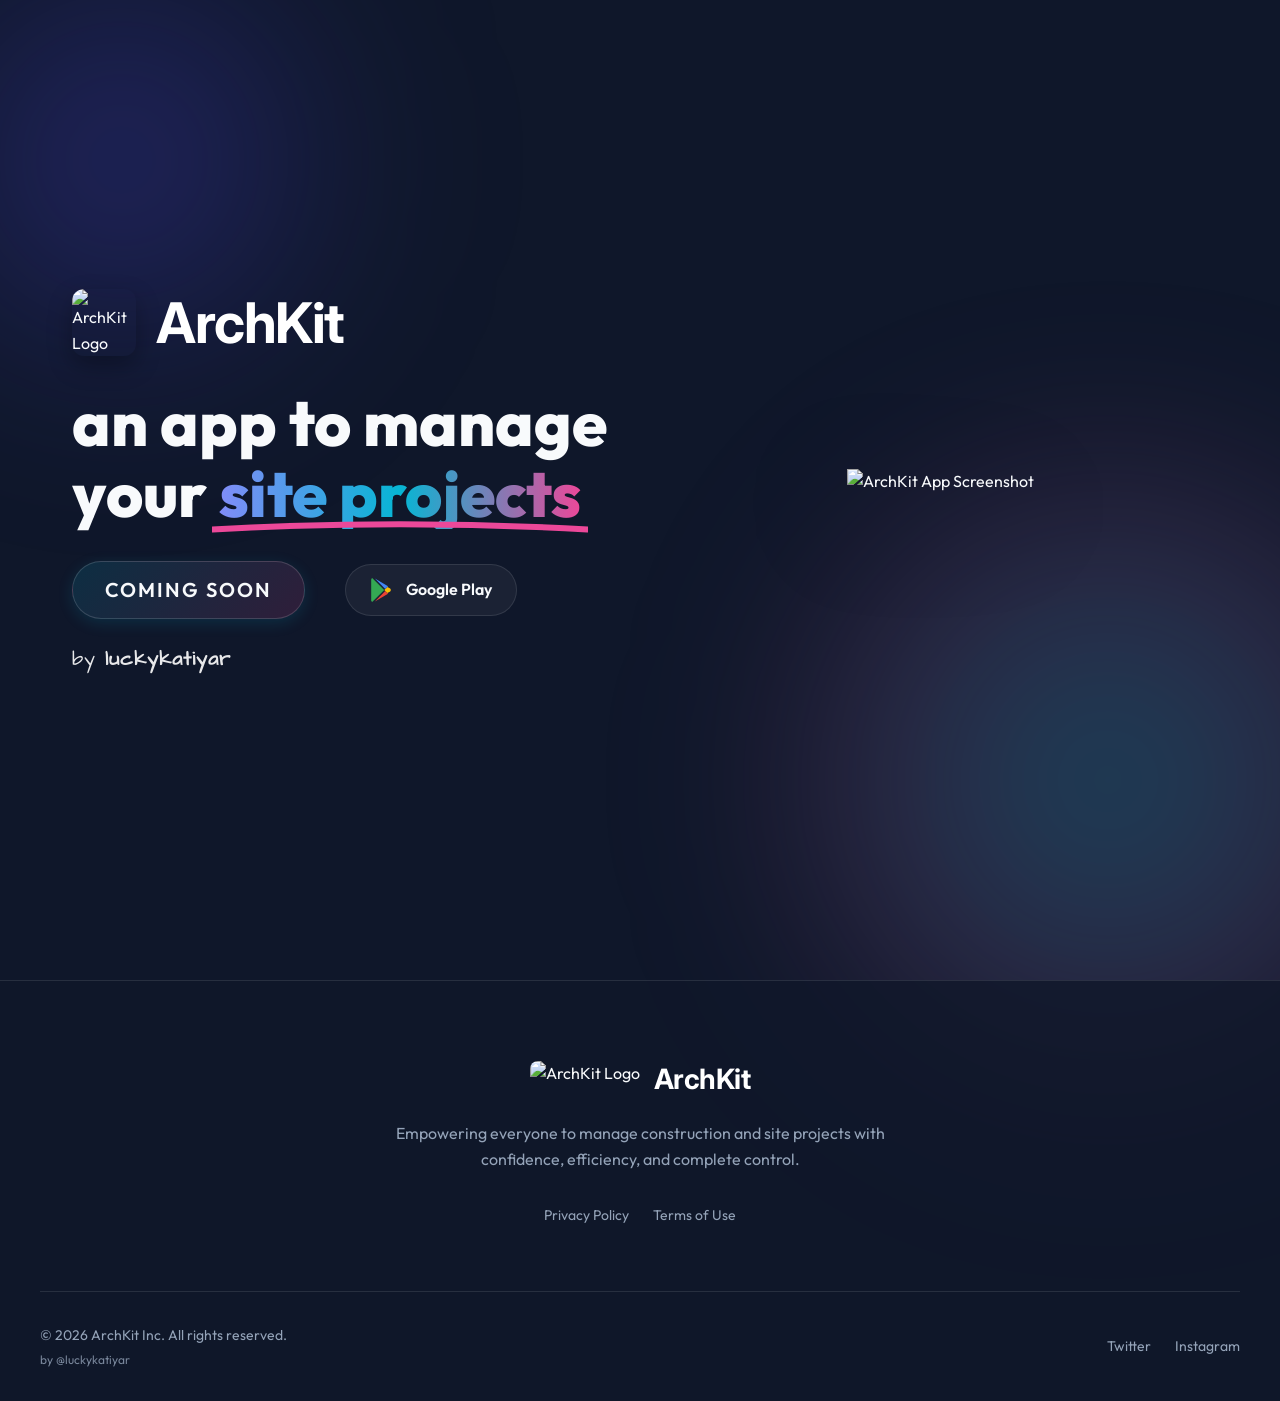
==== index.html @ 414cc67f "Add files via upload" ====
<!DOCTYPE html>
<html lang="en">
<head>
    <meta charset="UTF-8">
    <meta name="viewport" content="width=device-width, initial-scale=1.0">
    <title>ArchKit | Site Project Management</title>
    <meta name="description" content="ArchKit is an all-in-one project management platform built specifically for construction sites, architecture firms, and field operations.">
    <link rel="preconnect" href="https://fonts.googleapis.com">
    <link rel="preconnect" href="https://fonts.gstatic.com" crossorigin>
    <link href="https://fonts.googleapis.com/css2?family=Architects+Daughter&family=Inter:wght@700&family=Outfit:wght@300;400;600;800&display=swap" rel="stylesheet">
    <link rel="stylesheet" href="style.css">
</head>
<body>
    <div class="bg-shape shape-1"></div>
    <div class="bg-shape shape-2"></div>



    <main>
        <section class="hero" id="hero">
            <div class="hero-content">

                <div class="hero-brand">
                    <img src="images/app-logo.png" alt="ArchKit Logo" class="hero-logo">
                    <span class="hero-brand-name">ArchKit</span>
                </div>
                <h1 class="hero-title">an app to manage your <span class="marker-underline">site projects</span></h1>
                <div class="availability-container">
                    <div class="coming-soon-badge">Coming Soon</div>
                    <div class="store-badge playstore">
                        <svg viewBox="0 0 512 512" width="24" height="24" xmlns="http://www.w3.org/2000/svg">
                            <path fill="#ea4335" d="M104.6 499l280.8-161.2-60.1-60.1L104.6 499z"/>
                            <path fill="#fbbc04" d="M429.8 225.6l-58.9-34.1-65.7 64.5 65.7 64.5 60.1-34.1c18-14.3 18-46.5-1.2-60.8z"/>
                            <path fill="#4285f4" d="M325.3 234.3L104.6 13l280.8 161.2-60.1 60.1z"/>
                            <path fill="#34a853" d="M47 0C34 6.8 25.3 19.2 25.3 35.3v441.3c0 16.1 8.7 28.5 21.7 35.3l256.6-256L47 0z"/>
                        </svg>
                        <span>Google Play</span>
                    </div>
                </div>
                <div class="creator-credit">
                    <p>by <span class="creator-name">luckykatiyar</span></p>
                </div>


            </div>
            <div class="hero-visual" id="hero-visual">
                <img src="images/hero-app.png" alt="ArchKit App Screenshot" class="hero-image" id="main-card">
            </div>
        </section>
    </main>

    <footer class="footer" id="footer">
        <div class="footer-container">
            <div class="footer-brand">
                <a href="#" class="footer-brand-container">
                    <img src="images/app-logo.png" alt="ArchKit Logo" class="footer-logo">
                    <span class="footer-brand-name">ArchKit</span>
                </a>
                <p>Empowering everyone to manage construction and site projects with confidence, efficiency, and complete control.</p>
                <div class="footer-legal-links">
                    <a href="privacy.html">Privacy Policy</a>
                    <a href="terms.html">Terms of Use</a>
                </div>
            </div>

        </div>
        <div class="footer-bottom">
            <div class="footer-copyright">
                <p>&copy; 2026 ArchKit Inc. All rights reserved.</p>
                <p class="footer-credit">by @luckykatiyar</p>
            </div>
            <div class="socials">
                <a href="#">Twitter</a>
                <a href="https://www.instagram.com/archkitapp" target="_blank" rel="noopener noreferrer">Instagram</a>
            </div>
        </div>
    </footer>

    <script src="script.js"></script>
</body>
</html>
---- style.css ----
:root {
    --primary: #4f46e5;
    --primary-light: #818cf8;
    --secondary: #06b6d4;
    --accent: #ec4899;
    --bg-dark: #0f172a;
    --bg-card: rgba(30, 41, 59, 0.7);
    --text-main: #f8fafc;
    --text-muted: #94a3b8;
    --border: rgba(255, 255, 255, 0.1);
    --glass-bg: rgba(15, 23, 42, 0.6);
}

* {
    margin: 0;
    padding: 0;
    box-sizing: border-box;
}

body {
    font-family: 'Outfit', sans-serif;
    background-color: var(--bg-dark);
    color: var(--text-main);
    overflow-x: hidden;
    line-height: 1.6;
}

/* Background Animated Shapes */
.bg-shape {
    position: absolute;
    border-radius: 50%;
    filter: blur(100px);
    z-index: -1;
    animation: float 20s infinite alternate;
}

.shape-1 {
    width: 500px;
    height: 500px;
    background: radial-gradient(circle, rgba(79,70,229,0.4) 0%, rgba(0,0,0,0) 70%);
    top: -10%;
    left: -10%;
}

.shape-2 {
    width: 600px;
    height: 600px;
    background: radial-gradient(circle, rgba(6,182,212,0.3) 0%, rgba(236,72,153,0.2) 70%);
    bottom: -20%;
    right: -10%;
    animation-delay: -5s;
}

@keyframes float {
    0% { transform: translate(0, 0) scale(1); }
    50% { transform: translate(50px, 50px) scale(1.1); }
    100% { transform: translate(-50px, 100px) scale(0.9); }
}

/* Typography & Utilities */
a { text-decoration: none; color: inherit; }
ul { list-style: none; }

.btn {
    display: inline-flex;
    align-items: center;
    justify-content: center;
    padding: 0.75rem 1.5rem;
    border-radius: 9999px;
    font-weight: 600;
    transition: all 0.3s ease;
    cursor: pointer;
    border: 1px solid transparent;
    gap: 0.5rem;
}

.btn-primary {
    background: linear-gradient(135deg, var(--primary), var(--secondary));
    color: white;
    box-shadow: 0 4px 15px rgba(79, 70, 229, 0.3);
}

.btn-primary:hover {
    transform: translateY(-2px);
    box-shadow: 0 8px 25px rgba(79, 70, 229, 0.5);
}

.btn-outline {
    border-color: var(--border);
    color: var(--text-main);
}

.btn-outline:hover {
    background: rgba(255, 255, 255, 0.05);
    border-color: rgba(255, 255, 255, 0.2);
}

.btn-glass {
    background: rgba(255, 255, 255, 0.05);
    backdrop-filter: blur(10px);
    border: 1px solid var(--border);
}

.btn-glass:hover {
    background: rgba(255, 255, 255, 0.1);
}

.btn-large {
    padding: 1rem 2rem;
    font-size: 1.1rem;
}

/* Navbar */
.navbar {
    position: fixed;
    top: 0;
    left: 0;
    width: 100%;
    padding: 1.5rem 0;
    z-index: 100;
    transition: all 0.3s ease;
}

.navbar.scrolled {
    padding: 1rem 0;
    background: var(--glass-bg);
    backdrop-filter: blur(12px);
    border-bottom: 1px solid var(--border);
}

.nav-container {
    max-width: 1200px;
    margin: 0 auto;
    padding: 0 2rem;
    display: flex;
    justify-content: space-between;
    align-items: center;
}

.logo {
    font-size: 1.5rem;
    font-weight: 800;
    letter-spacing: -0.5px;
}

.logo span {
    color: var(--secondary);
}

.nav-links {
    display: flex;
    gap: 2rem;
}

.nav-links a {
    font-weight: 400;
    color: var(--text-muted);
    transition: color 0.3s ease;
}

.nav-links a:hover {
    color: var(--text-main);
}

.nav-actions {
    display: flex;
    gap: 1rem;
}

.mobile-menu-btn {
    display: none;
    background: none;
    border: none;
    cursor: pointer;
    flex-direction: column;
    gap: 5px;
}

.mobile-menu-btn span {
    width: 25px;
    height: 2px;
    background: var(--text-main);
    transition: 0.3s;
}

/* Hero Section */
.hero {
    min-height: 100vh;
    display: flex;
    align-items: center;
    max-width: 1200px;
    margin: 0 auto;
    padding: 8rem 2rem 4rem;
    gap: 4rem;
}

.hero-content {
    flex: 1;
    opacity: 0;
    transform: translateY(30px);
    animation: fadeUp 1s ease forwards 0.2s;
}

@keyframes fadeUp {
    to { opacity: 1; transform: translateY(0); }
}

.badge {
    display: inline-block;
    padding: 0.5rem 1rem;
    background: rgba(79, 70, 229, 0.1);
    border: 1px solid rgba(79, 70, 229, 0.3);
    border-radius: 9999px;
    color: var(--primary-light);
    font-size: 0.875rem;
    font-weight: 600;
    margin-bottom: 1.5rem;
}

.hero-brand {
    display: inline-flex;
    align-items: center;
    gap: 1.25rem;
    margin-bottom: 2rem;
    transition: transform 0.3s ease;
}

.hero-brand:hover {
    transform: translateY(-2px);
}

.hero-logo {
    width: 64px;
    height: auto;
    border-radius: 12px;
    box-shadow: 0 10px 25px rgba(0,0,0,0.3);
}

.hero-brand-name {
    font-family: 'Inter', sans-serif;
    font-weight: 700;
    font-size: 3.5rem;
    color: #ffffff;
    letter-spacing: -1.5px;
    line-height: 1;
}

.hero-title {
    font-size: 4rem;
    font-weight: 800;
    line-height: 1.1;
    margin-bottom: 1.5rem;
}

.hero-title span {
    background: linear-gradient(to right, var(--primary-light), var(--secondary), var(--accent));
    -webkit-background-clip: text;
    -webkit-text-fill-color: transparent;
}

.hero-subtitle {
    font-size: 1.125rem;
    color: var(--text-muted);
    margin-bottom: 2.5rem;
    max-width: 90%;
}

.coming-soon-badge {
    display: inline-block;
    padding: 0.75rem 2rem;
    background: linear-gradient(135deg, rgba(6, 182, 212, 0.15), rgba(236, 72, 153, 0.15));
    border: 1px solid rgba(255, 255, 255, 0.15);
    backdrop-filter: blur(10px);
    border-radius: 9999px;
    font-size: 1.25rem;
    font-weight: 600;
    color: var(--text-main);
    letter-spacing: 2px;
    text-transform: uppercase;
    margin-top: 2rem;
    box-shadow: 0 4px 15px rgba(6, 182, 212, 0.15);
    animation: pulseGlow 2s infinite alternate;
}

@keyframes pulseGlow {
    from { box-shadow: 0 4px 15px rgba(6, 182, 212, 0.15); }
    to { box-shadow: 0 4px 30px rgba(236, 72, 153, 0.4); border-color: rgba(236, 72, 153, 0.4); }
}

.availability-container {
    display: flex;
    align-items: center;
    gap: 2.5rem;
    margin-top: 2rem;
}

.coming-soon-badge {
    margin-top: 0;
}

.store-badge {
    display: flex;
    align-items: center;
    gap: 0.75rem;
    padding: 0.75rem 1.5rem;
    background: rgba(255, 255, 255, 0.05);
    border: 1px solid rgba(255, 255, 255, 0.1);
    border-radius: 9999px;
    backdrop-filter: blur(10px);
    font-weight: 600;
    color: var(--text-main);
    transition: all 0.3s ease;
    cursor: pointer;
}

.store-badge:hover {
    background: rgba(255, 255, 255, 0.1);
    border-color: rgba(255, 255, 255, 0.2);
    transform: translateY(-2px);
}

.creator-credit {
    margin-top: 1.5rem;
    font-family: 'Architects Daughter', cursive;
    font-size: 1.25rem;
    color: #ffffff;
    letter-spacing: 1px;
    opacity: 0.9;
}

.creator-name {
    font-weight: 700;
}

.marker-underline {
    position: relative;
    display: inline-block;
    z-index: 1;
}

.marker-underline::after {
    content: '';
    position: absolute;
    left: -2%;
    bottom: -5px;
    width: 104%;
    height: 15px;
    background: url('data:image/svg+xml;utf8,<svg viewBox="0 0 100 10" preserveAspectRatio="none" xmlns="http://www.w3.org/2000/svg"><path d="M0,7 Q50,0 100,7" stroke="%23ec4899" stroke-width="4" fill="none" stroke-linecap="round"/></svg>') no-repeat center;
    background-size: 100% 100%;
    z-index: -1;
}

.hero-cta {
    display: flex;
    gap: 1rem;
    margin-bottom: 4rem;
}

.hero-stats {
    display: flex;
    gap: 2rem;
    align-items: center;
}

.stat-divider {
    width: 1px;
    height: 40px;
    background: var(--border);
}

.stat h3 {
    font-size: 1.5rem;
    font-weight: 800;
    color: var(--text-main);
}

.stat p {
    font-size: 0.875rem;
    color: var(--text-muted);
}

/* Hero Visuals */
.hero-visual {
    flex: 1;
    position: relative;
    display: flex;
    justify-content: center;
    align-items: center;
}

.hero-image {
    max-width: 100%;
    height: auto;
    filter: drop-shadow(0 25px 50px rgba(0, 0, 0, 0.5));
}

.glass-card {
    background: var(--bg-card);
    backdrop-filter: blur(16px);
    border: 1px solid var(--border);
    border-radius: 1.5rem;
    box-shadow: 0 25px 50px -12px rgba(0, 0, 0, 0.5);
}

.main-card {
    width: 100%;
    height: 380px;
    position: absolute;
    top: 50%;
    left: 50%;
    transform: translate(-50%, -50%) rotateY(-10deg) rotateX(5deg);
    transition: transform 0.5s ease;
}

.main-card:hover {
    transform: translate(-50%, -50%) rotateY(0deg) rotateX(0deg);
}

.card-header {
    padding: 1.25rem;
    border-bottom: 1px solid var(--border);
    display: flex;
    align-items: center;
    gap: 1rem;
}

.dots { display: flex; gap: 6px; }
.dots span { width: 12px; height: 12px; border-radius: 50%; background: #ef4444; }
.dots span:nth-child(2) { background: #f59e0b; }
.dots span:nth-child(3) { background: #10b981; }

.card-header .title {
    font-weight: 600;
    font-size: 0.9rem;
    color: var(--text-muted);
}

.card-body {
    padding: 2rem;
    display: flex;
    flex-direction: column;
    gap: 1.5rem;
}

.progress-section .progress-info {
    display: flex;
    justify-content: space-between;
    margin-bottom: 0.5rem;
    font-size: 0.875rem;
    font-weight: 600;
}

.progress-bar {
    height: 8px;
    background: rgba(255, 255, 255, 0.1);
    border-radius: 4px;
    overflow: hidden;
}

.progress-bar .fill {
    height: 100%;
    background: var(--primary);
    border-radius: 4px;
    position: relative;
}

.progress-bar .fill.highlight {
    background: var(--secondary);
}

.progress-bar .fill::after {
    content: '';
    position: absolute;
    top: 0;
    left: 0;
    right: 0;
    bottom: 0;
    background: linear-gradient(90deg, transparent, rgba(255,255,255,0.2), transparent);
    animation: shimmer 2s infinite;
}

@keyframes shimmer {
    0% { transform: translateX(-100%); }
    100% { transform: translateX(100%); }
}

.floating-card {
    position: absolute;
    padding: 1rem;
    display: flex;
    align-items: center;
    gap: 1rem;
    animation: floatCard 6s infinite alternate;
}

.card-1 {
    top: 10%;
    right: -5%;
    animation-delay: 0s;
}

.card-2 {
    bottom: 10%;
    left: -10%;
    animation-delay: 2s;
}

@keyframes floatCard {
    0% { transform: translateY(0); }
    100% { transform: translateY(-20px); }
}

.floating-card .icon {
    width: 40px;
    height: 40px;
    background: rgba(255, 255, 255, 0.1);
    border-radius: 50%;
    display: flex;
    align-items: center;
    justify-content: center;
    font-size: 1.2rem;
}

.floating-card .info h4 {
    font-size: 0.875rem;
    margin-bottom: 0.25rem;
}

.floating-card .info p {
    font-size: 0.75rem;
    color: var(--text-muted);
}

/* Footer */
.footer {
    border-top: 1px solid var(--border);
    padding: 5rem 2rem 2rem;
    margin-top: 5rem;
    background: rgba(15, 23, 42, 0.8);
}

.footer-container {
    max-width: 1200px;
    margin: 0 auto;
    display: flex;
    flex-direction: column;
    align-items: center;
    text-align: center;
    margin-bottom: 4rem;
}

.footer-brand-container {
    display: inline-flex;
    align-items: center;
    gap: 0.875rem;
    text-decoration: none;
    transition: opacity 0.3s ease;
}

.footer-brand-container:hover {
    opacity: 0.8;
}

.footer-logo {
    height: 36px;
    width: auto;
    border-radius: 8px;
    display: block;
}

.footer-brand-name {
    font-family: 'Inter', sans-serif;
    font-weight: 700;
    font-size: 1.75rem;
    color: #ffffff;
    letter-spacing: -0.5px;
    line-height: 1;
}

.footer-brand p {
    color: var(--text-muted);
    margin-top: 1.5rem;
    max-width: 500px;
}

.footer-legal-links {
    margin-top: 2rem;
    display: flex;
    gap: 1.5rem;
    justify-content: center;
}

.footer-legal-links a {
    color: var(--text-muted);
    font-size: 0.875rem;
    text-decoration: none;
    transition: color 0.3s ease;
}

.footer-legal-links a:hover {
    color: var(--primary-light);
}

/* Terms Section */
.terms-section {
    padding: 8rem 2rem 4rem;
    max-width: 800px;
    margin: 0 auto;
    color: var(--text-main);
}

.terms-section h1 {
    font-size: 2.5rem;
    margin-bottom: 0.5rem;
    color: #ffffff;
}

.terms-section h2 {
    font-size: 1.5rem;
    margin-top: 2rem;
    margin-bottom: 1rem;
    color: var(--primary-light);
}

.terms-section p {
    color: var(--text-muted);
    line-height: 1.6;
    margin-bottom: 1.5rem;
}

.back-link {
    display: inline-block;
    margin-bottom: 2rem;
    color: var(--primary-light);
    text-decoration: none;
    font-weight: 600;
    transition: color 0.3s ease;
}

.back-link:hover {
    color: #ffffff;
}

.footer-links {
    display: grid;
    grid-template-columns: repeat(3, 1fr);
    gap: 2rem;
}

.link-group h4 {
    color: var(--text-main);
    margin-bottom: 1.5rem;
    font-weight: 600;
}

.link-group ul {
    display: flex;
    flex-direction: column;
    gap: 0.75rem;
}

.link-group a {
    color: var(--text-muted);
    transition: color 0.3s;
}

.link-group a:hover {
    color: var(--primary-light);
}

.footer-bottom {
    max-width: 1200px;
    margin: 0 auto;
    padding-top: 2rem;
    border-top: 1px solid var(--border);
    display: flex;
    justify-content: space-between;
    align-items: center;
    color: var(--text-muted);
    font-size: 0.875rem;
}

.footer-copyright {
    display: flex;
    flex-direction: column;
    gap: 0.25rem;
}

.footer-credit {
    font-size: 0.75rem;
    color: var(--text-muted);
    opacity: 0.8;
}

.socials {
    display: flex;
    gap: 1.5rem;
}

.socials a:hover {
    color: var(--text-main);
}

/* Responsive */
@media (max-width: 968px) {
    .hero {
        flex-direction: column;
        padding-top: 8rem;
        text-align: center;
    }

    .hero-title {
        font-size: 3rem;
    }

    .hero-subtitle {
        margin: 0 auto 2.5rem;
    }

    .hero-cta {
        justify-content: center;
    }

    .hero-stats {
        justify-content: center;
    }

    .hero-visual {
        width: 100%;
        max-width: 500px;
        margin-top: 2rem;
    }
    
    .floating-card {
        display: none;
    }

    .footer-container {
        grid-template-columns: 1fr;
    }
}

@media (max-width: 768px) {
    .nav-links, .nav-actions {
        display: none;
    }

    .mobile-menu-btn {
        display: flex;
    }

    .hero-title {
        font-size: 2.5rem;
    }

    .hero-cta {
        flex-direction: column;
    }
    
    .footer-links {
        grid-template-columns: 1fr 1fr;
    }
}

@media (max-width: 480px) {
    .hero-stats {
        flex-direction: column;
        gap: 1rem;
    }
    
    .stat-divider {
        width: 40px;
        height: 1px;
    }

    .footer-links {
        grid-template-columns: 1fr;
    }
    
    .footer-bottom {
        flex-direction: column;
        gap: 1rem;
        text-align: center;
    }
}
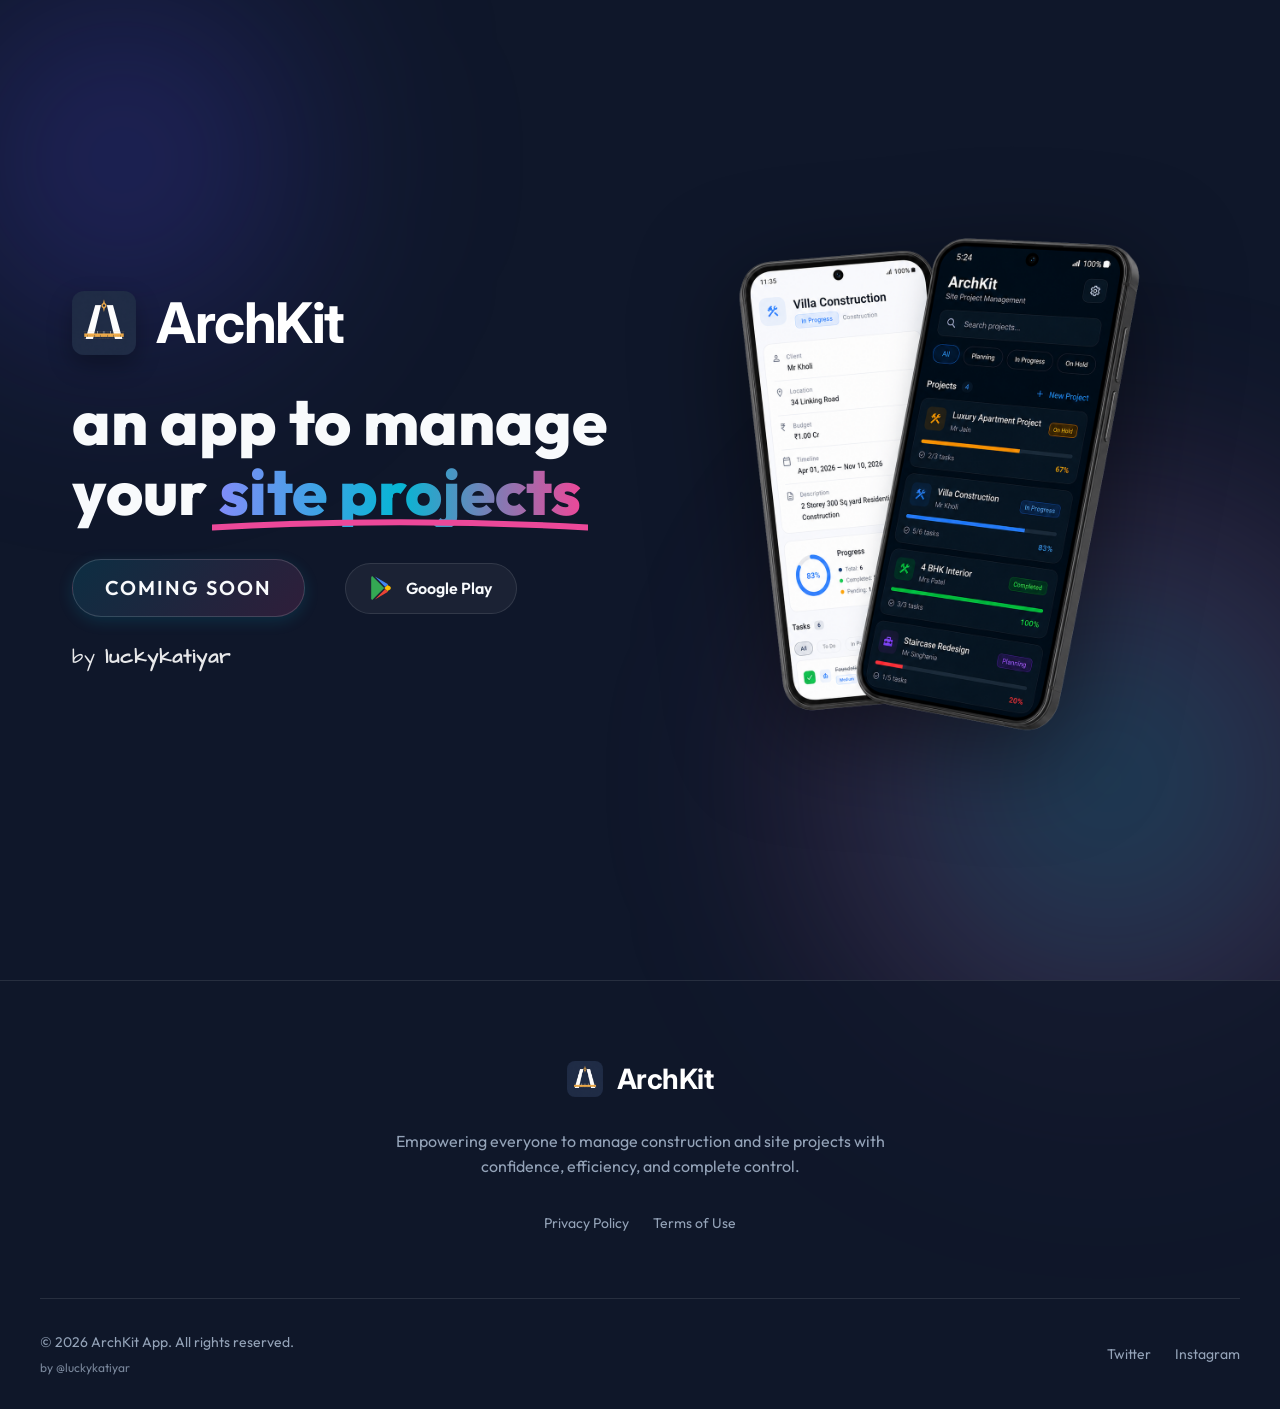
==== commit 648d7634: "Add files via upload" ====
--- a/index.html
+++ b/index.html
@@ -66,7 +66,7 @@
         </div>
         <div class="footer-bottom">
             <div class="footer-copyright">
-                <p>&copy; 2026 ArchKit Inc. All rights reserved.</p>
+                <p>&copy; 2026 ArchKit App. All rights reserved.</p>
                 <p class="footer-credit">by @luckykatiyar</p>
             </div>
             <div class="socials">
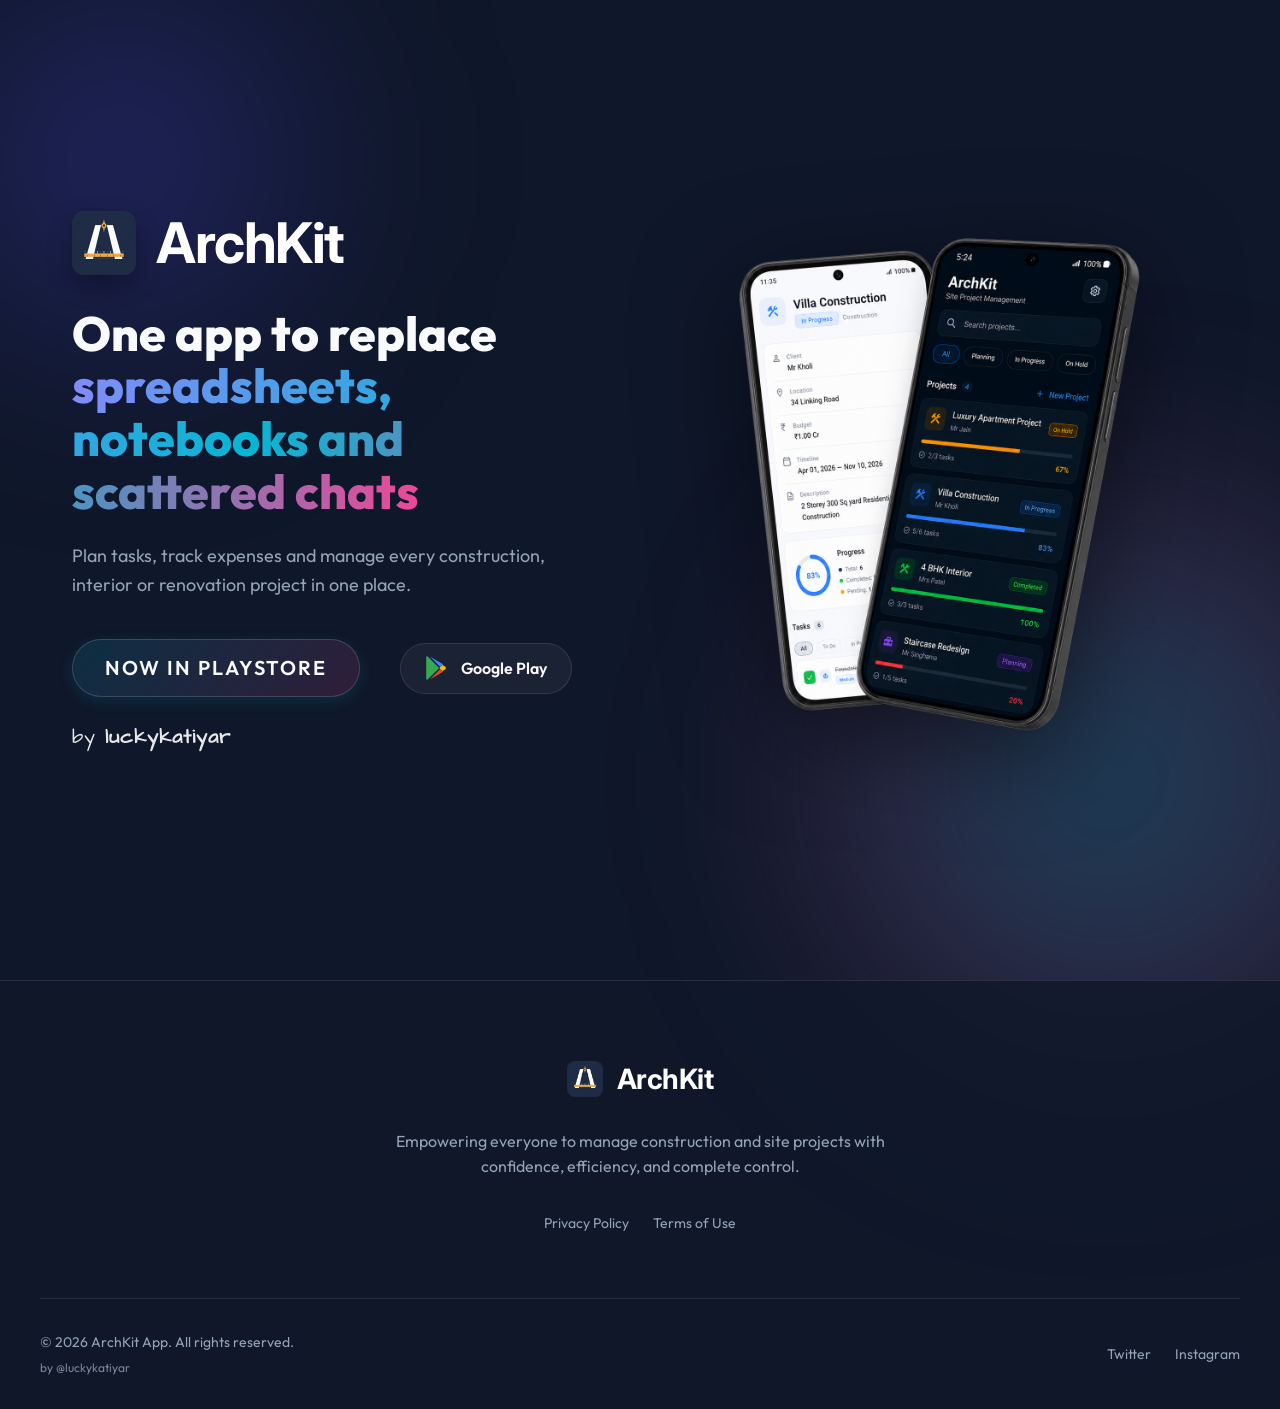
==== commit 041fe8fb: "Add files via upload" ====
--- a/index.html
+++ b/index.html
@@ -24,10 +24,11 @@
                     <img src="images/app-logo.png" alt="ArchKit Logo" class="hero-logo">
                     <span class="hero-brand-name">ArchKit</span>
                 </div>
-                <h1 class="hero-title">an app to manage your <span class="marker-underline">site projects</span></h1>
+                <h1 class="hero-title">One app to replace <span>spreadsheets, notebooks and scattered chats</span></h1>
+                <p class="hero-subtitle">Plan tasks, track expenses and manage every construction, interior or renovation project in one place.</p>
                 <div class="availability-container">
-                    <div class="coming-soon-badge">Coming Soon</div>
-                    <div class="store-badge playstore">
+                    <div class="coming-soon-badge">Now in Playstore</div>
+                    <a href="https://play.google.com/store/apps/details?id=com.luckykatiyar.archkit" target="_blank" rel="noopener noreferrer" class="store-badge playstore">
                         <svg viewBox="0 0 512 512" width="24" height="24" xmlns="http://www.w3.org/2000/svg">
                             <path fill="#ea4335" d="M104.6 499l280.8-161.2-60.1-60.1L104.6 499z"/>
                             <path fill="#fbbc04" d="M429.8 225.6l-58.9-34.1-65.7 64.5 65.7 64.5 60.1-34.1c18-14.3 18-46.5-1.2-60.8z"/>
@@ -35,7 +36,7 @@
                             <path fill="#34a853" d="M47 0C34 6.8 25.3 19.2 25.3 35.3v441.3c0 16.1 8.7 28.5 21.7 35.3l256.6-256L47 0z"/>
                         </svg>
                         <span>Google Play</span>
-                    </div>
+                    </a>
                 </div>
                 <div class="creator-credit">
                     <p>by <span class="creator-name">luckykatiyar</span></p>
--- a/style.css
+++ b/style.css
@@ -246,7 +246,7 @@
 }
 
 .hero-title {
-    font-size: 4rem;
+    font-size: 3rem;
     font-weight: 800;
     line-height: 1.1;
     margin-bottom: 1.5rem;
@@ -710,7 +710,7 @@
     }
 
     .hero-title {
-        font-size: 3rem;
+        font-size: 2.5rem;
     }
 
     .hero-subtitle {
@@ -731,6 +731,11 @@
         margin-top: 2rem;
     }
     
+    .availability-container {
+        justify-content: center;
+    }
+
+    
     .floating-card {
         display: none;
     }
@@ -750,11 +755,27 @@
     }
 
     .hero-title {
-        font-size: 2.5rem;
+        font-size: 2rem;
     }
 
     .hero-cta {
         flex-direction: column;
+    }
+    
+    .availability-container {
+        flex-direction: column;
+        gap: 1.25rem;
+    }
+
+    .coming-soon-badge {
+        font-size: 1rem;
+        padding: 0.6rem 1.5rem;
+        letter-spacing: 1px;
+    }
+
+    .store-badge {
+        font-size: 0.9rem;
+        padding: 0.6rem 1.25rem;
     }
     
     .footer-links {
